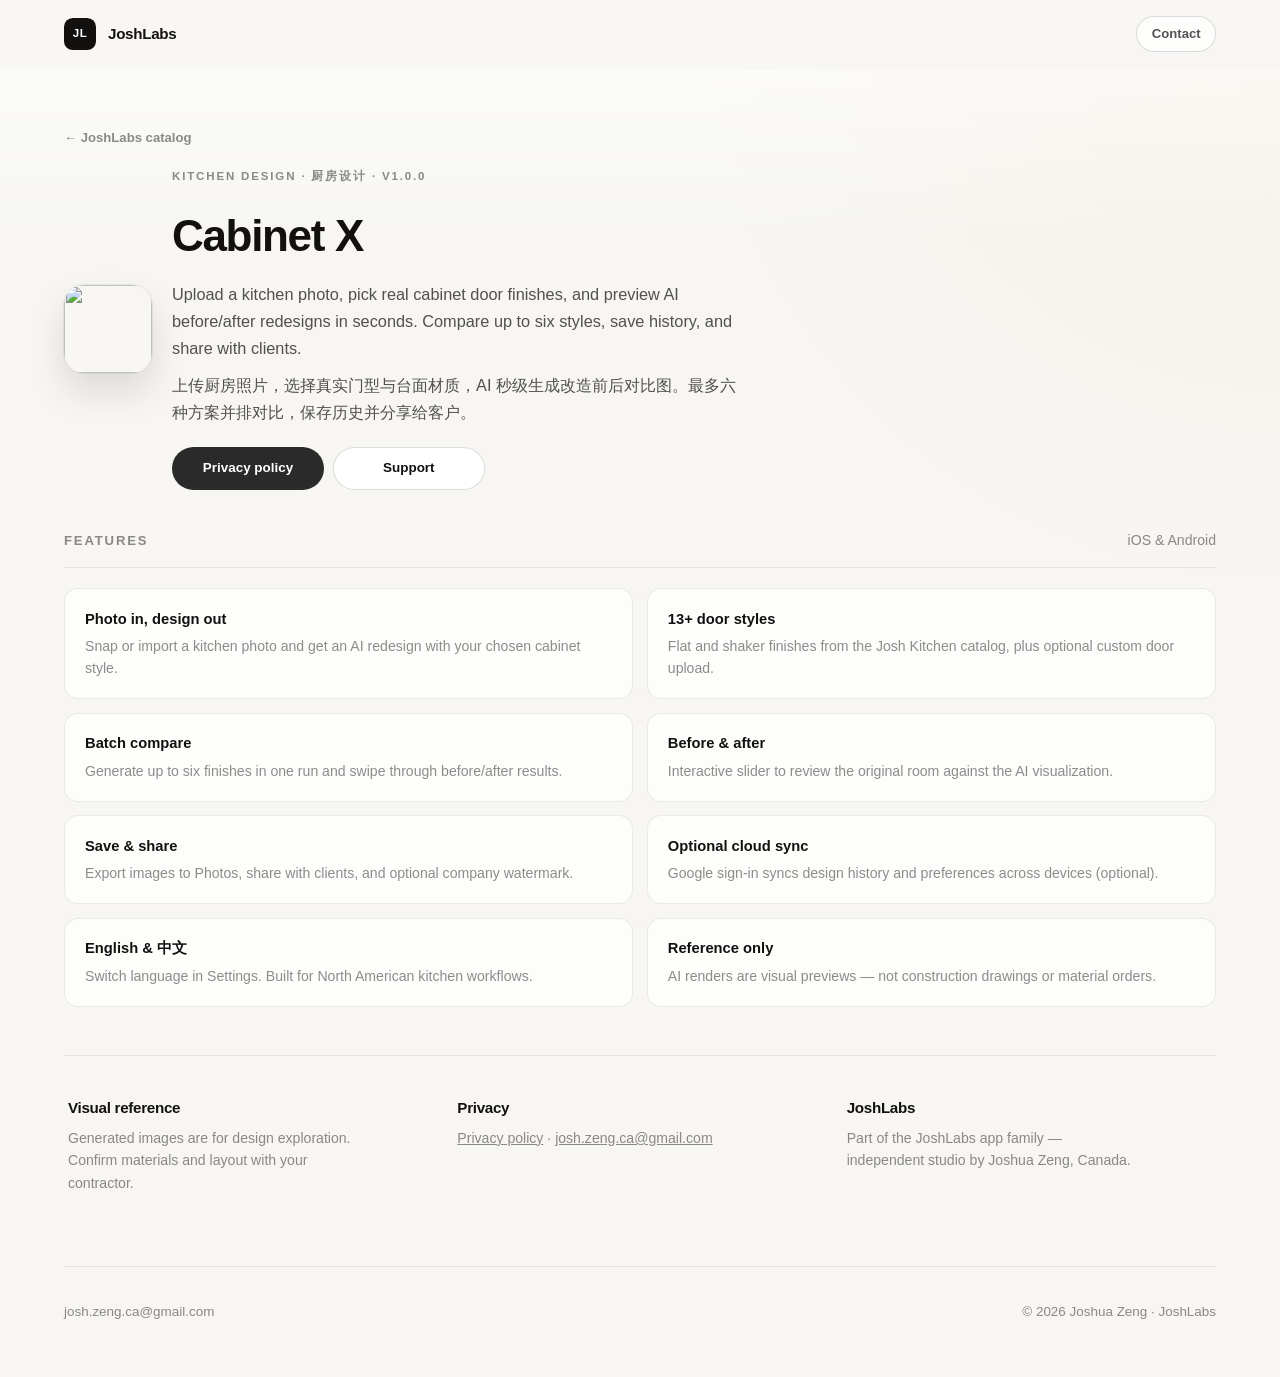
==== cabinet-x/index.html @ 2ddd4df8 "Add Cabinet X product page and privacy policy on JoshLabs." ====
<!DOCTYPE html>
<html lang="en">
  <head>
    <meta charset="utf-8" />
    <meta name="viewport" content="width=device-width, initial-scale=1" />
    <title>Cabinet X — AI Kitchen Design · JoshLabs</title>
    <meta
      name="description"
      content="Cabinet X — upload a kitchen photo, choose cabinet door styles, and preview AI before/after redesigns. For homeowners and kitchen pros."
    />
    <meta name="theme-color" content="#121110" />
    <link rel="manifest" href="/site.webmanifest" />
    <link rel="icon" href="/assets/icons/joshlabs.svg" type="image/svg+xml" />
    <link rel="icon" href="/assets/icons/joshlabs.png" type="image/png" sizes="512x512" />
    <link rel="apple-touch-icon" href="/assets/icons/joshlabs.png" sizes="512x512" />
    <link rel="stylesheet" href="../assets/styles.css" />
    <link rel="canonical" href="https://joshlabs.app/cabinet-x/" />
  </head>
  <body>
    <header class="topbar" id="topbar">
      <div class="shell topbar__inner">
        <a class="brand" href="/">
          <span class="brand__mark" aria-hidden="true">JL</span>
          <span class="brand__name">JoshLabs</span>
        </a>
        <a class="topbar__contact" href="mailto:josh.zeng.ca@gmail.com">Contact</a>
      </div>
    </header>

    <main>
      <section class="page-hero page-hero--cabinet-x shell">
        <a class="page-hero__back" href="/">← JoshLabs catalog</a>
        <div class="page-hero__row">
          <img
            class="page-hero__icon"
            src="../assets/icons/cabinet-x.png"
            alt=""
            width="88"
            height="88"
          />
          <div>
            <p class="hero__eyebrow">Kitchen Design · 厨房设计 · v1.0.0</p>
            <h1>Cabinet X</h1>
            <p class="page-hero__tagline">
              Upload a kitchen photo, pick real cabinet door finishes, and preview AI before/after
              redesigns in seconds. Compare up to six styles, save history, and share with clients.
            </p>
            <p class="page-hero__tagline">
              上传厨房照片，选择真实门型与台面材质，AI 秒级生成改造前后对比图。最多六种方案并排对比，保存历史并分享给客户。
            </p>
            <div class="page-hero__actions">
              <a class="btn btn--solid" href="/cabinet-x/privacy/">Privacy policy</a>
              <a class="btn btn--outline" href="mailto:josh.zeng.ca@gmail.com">Support</a>
            </div>
          </div>
        </div>
      </section>

      <section class="shell" aria-label="Cabinet X features">
        <div class="section-head">
          <h2>Features</h2>
          <p>iOS &amp; Android</p>
        </div>
        <div class="feature-grid">
          <article class="feature-card">
            <h3>Photo in, design out</h3>
            <p>Snap or import a kitchen photo and get an AI redesign with your chosen cabinet style.</p>
          </article>
          <article class="feature-card">
            <h3>13+ door styles</h3>
            <p>Flat and shaker finishes from the Josh Kitchen catalog, plus optional custom door upload.</p>
          </article>
          <article class="feature-card">
            <h3>Batch compare</h3>
            <p>Generate up to six finishes in one run and swipe through before/after results.</p>
          </article>
          <article class="feature-card">
            <h3>Before &amp; after</h3>
            <p>Interactive slider to review the original room against the AI visualization.</p>
          </article>
          <article class="feature-card">
            <h3>Save &amp; share</h3>
            <p>Export images to Photos, share with clients, and optional company watermark.</p>
          </article>
          <article class="feature-card">
            <h3>Optional cloud sync</h3>
            <p>Google sign-in syncs design history and preferences across devices (optional).</p>
          </article>
          <article class="feature-card">
            <h3>English &amp; 中文</h3>
            <p>Switch language in Settings. Built for North American kitchen workflows.</p>
          </article>
          <article class="feature-card">
            <h3>Reference only</h3>
            <p>AI renders are visual previews — not construction drawings or material orders.</p>
          </article>
        </div>
      </section>

      <section class="shell principles" aria-label="Disclaimers">
        <article class="principle">
          <h3>Visual reference</h3>
          <p>Generated images are for design exploration. Confirm materials and layout with your contractor.</p>
        </article>
        <article class="principle">
          <h3>Privacy</h3>
          <p>
            <a href="/cabinet-x/privacy/">Privacy policy</a> ·
            <a href="mailto:josh.zeng.ca@gmail.com">josh.zeng.ca@gmail.com</a>
          </p>
        </article>
        <article class="principle">
          <h3>JoshLabs</h3>
          <p>Part of the JoshLabs app family — independent studio by Joshua Zeng, Canada.</p>
        </article>
      </section>
    </main>

    <footer class="shell site-footer">
      <p><a href="mailto:josh.zeng.ca@gmail.com">josh.zeng.ca@gmail.com</a></p>
      <p>© <span id="year"></span> Joshua Zeng · <a href="/">JoshLabs</a></p>
    </footer>

    <script>
      document.getElementById("year").textContent = new Date().getFullYear();
      const topbar = document.getElementById("topbar");
      const toggleTopbar = () => topbar.classList.toggle("is-scrolled", window.scrollY > 8);
      toggleTopbar();
      window.addEventListener("scroll", toggleTopbar, { passive: true });
    </script>
  </body>
</html>
---- assets/styles.css ----
:root {
  --bg: #f7f6f3;
  --surface: #ffffff;
  --fg: #121110;
  --fg-soft: rgba(18, 17, 16, 0.72);
  --muted: rgba(18, 17, 16, 0.48);
  --line: rgba(18, 17, 16, 0.08);
  --line-strong: rgba(18, 17, 16, 0.14);
  --shadow-sm: 0 1px 2px rgba(18, 17, 16, 0.04);
  --shadow-md: 0 12px 40px rgba(18, 17, 16, 0.06);
  --radius-lg: 1.5rem;
  --radius-md: 0.875rem;
  --radius-sm: 0.5rem;
  --max: 72rem;
  --font: "SF Pro Display", "SF Pro Text", -apple-system, BlinkMacSystemFont, "Segoe UI", sans-serif;
  --askbible: #d49200;
  --joshmoney: #0a6e5a;
  --cabinet: #2a2a2a;
  --live: #16794a;
  --review: #9a6700;
  --soon: #6b6762;
}

*,
*::before,
*::after {
  box-sizing: border-box;
}

html {
  scroll-behavior: smooth;
}

body {
  margin: 0;
  min-height: 100vh;
  color: var(--fg);
  background:
    linear-gradient(180deg, rgba(255, 255, 255, 0.72), transparent 240px),
    radial-gradient(circle at 100% 0%, rgba(212, 146, 0, 0.05), transparent 32%),
    var(--bg);
  font-family: var(--font);
  font-size: 1rem;
  line-height: 1.55;
  -webkit-font-smoothing: antialiased;
  text-rendering: optimizeLegibility;
}

a {
  color: inherit;
}

.shell {
  width: min(var(--max), calc(100% - 3rem));
  margin: 0 auto;
}

.topbar {
  position: sticky;
  top: 0;
  z-index: 20;
  border-bottom: 1px solid transparent;
  backdrop-filter: blur(16px);
  background: rgba(247, 246, 243, 0.82);
}

.topbar.is-scrolled {
  border-bottom-color: var(--line);
}

.topbar__inner {
  display: flex;
  align-items: center;
  justify-content: space-between;
  gap: 1rem;
  min-height: 4.25rem;
}

.brand {
  display: inline-flex;
  align-items: center;
  gap: 0.75rem;
  text-decoration: none;
}

.brand__mark {
  display: grid;
  place-items: center;
  width: 2rem;
  height: 2rem;
  border-radius: 0.55rem;
  background: var(--fg);
  color: #fff;
  font-size: 0.72rem;
  font-weight: 700;
  letter-spacing: 0.04em;
}

.brand__name {
  font-size: 0.95rem;
  font-weight: 650;
  letter-spacing: -0.02em;
}

.topbar__contact {
  display: inline-flex;
  align-items: center;
  min-height: 2.25rem;
  padding: 0 0.9rem;
  border: 1px solid var(--line-strong);
  border-radius: 999px;
  background: rgba(255, 255, 255, 0.72);
  font-size: 0.82rem;
  font-weight: 550;
  color: var(--fg-soft);
  text-decoration: none;
  transition: background 160ms ease, border-color 160ms ease;
}

.topbar__contact:hover {
  background: #fff;
  border-color: rgba(18, 17, 16, 0.22);
}

.hero {
  padding: 4.5rem 0 3.75rem;
}

.hero__grid {
  display: grid;
  grid-template-columns: minmax(0, 1.35fr) minmax(16rem, 0.65fr);
  gap: 2.5rem;
  align-items: end;
}

.hero__eyebrow {
  margin: 0 0 1rem;
  font-size: 0.72rem;
  font-weight: 650;
  letter-spacing: 0.16em;
  text-transform: uppercase;
  color: var(--muted);
}

.hero h1 {
  margin: 0;
  max-width: none;
  font-size: clamp(2.8rem, 7vw, 4.8rem);
  font-weight: 650;
  line-height: 1;
  letter-spacing: -0.04em;
}

.hero__lede {
  margin: 1.35rem 0 0;
  max-width: 34rem;
  font-size: clamp(1.02rem, 2vw, 1.15rem);
  line-height: 1.65;
  color: var(--fg-soft);
}

.hero__aside {
  padding: 1.35rem;
  border: 1px solid var(--line);
  border-radius: var(--radius-lg);
  background: rgba(255, 255, 255, 0.72);
  box-shadow: var(--shadow-sm);
}

.hero__aside-label {
  margin: 0 0 1rem;
  font-size: 0.72rem;
  font-weight: 650;
  letter-spacing: 0.12em;
  text-transform: uppercase;
  color: var(--muted);
}

.hero__stats {
  display: grid;
  gap: 0.85rem;
  margin: 0;
  padding: 0;
  list-style: none;
}

.hero__stats li {
  display: flex;
  align-items: baseline;
  justify-content: space-between;
  gap: 1rem;
  padding-bottom: 0.85rem;
  border-bottom: 1px solid var(--line);
  font-size: 0.92rem;
  color: var(--fg-soft);
}

.hero__stats li:last-child {
  padding-bottom: 0;
  border-bottom: 0;
}

.hero__stats strong {
  font-size: 1.35rem;
  font-weight: 650;
  letter-spacing: -0.03em;
  color: var(--fg);
}

.section-head {
  display: flex;
  align-items: end;
  justify-content: space-between;
  gap: 1rem;
  margin-bottom: 1.25rem;
  padding-bottom: 1rem;
  border-bottom: 1px solid var(--line);
}

.section-head h2 {
  margin: 0;
  font-size: 0.82rem;
  font-weight: 650;
  letter-spacing: 0.14em;
  text-transform: uppercase;
  color: var(--muted);
}

.section-head p {
  margin: 0;
  font-size: 0.88rem;
  color: var(--muted);
}

.catalog {
  display: grid;
  gap: 1rem;
  padding-bottom: 4rem;
}

.app-card {
  position: relative;
  display: grid;
  grid-template-columns: auto minmax(0, 1fr) auto;
  gap: 1.5rem;
  align-items: center;
  padding: 1.5rem 1.65rem;
  overflow: hidden;
  border: 1px solid var(--line);
  border-radius: var(--radius-lg);
  background: var(--surface);
  box-shadow: var(--shadow-sm);
  transition: border-color 180ms ease, box-shadow 180ms ease, transform 180ms ease;
}

.app-card::before {
  content: "";
  position: absolute;
  inset: 0 auto 0 0;
  width: 3px;
  background: var(--accent, var(--fg));
}

.app-card:hover {
  border-color: var(--line-strong);
  box-shadow: var(--shadow-md);
  transform: translateY(-1px);
}

.app-card[data-app="askbible"] {
  --accent: var(--askbible);
}

.app-card[data-app="joshmoney"] {
  --accent: var(--joshmoney);
}

.app-card[data-app="cabinet-x"] {
  --accent: var(--cabinet);
}

.app-card__visual {
  display: grid;
  gap: 0.75rem;
  justify-items: center;
}

.app-card__icon {
  width: 4.75rem;
  height: 4.75rem;
  border-radius: 1.15rem;
  object-fit: cover;
  box-shadow:
    0 0 0 1px rgba(18, 17, 16, 0.06),
    0 14px 28px rgba(18, 17, 16, 0.12);
}

.app-card__index {
  font-size: 0.72rem;
  font-weight: 650;
  letter-spacing: 0.12em;
  color: var(--muted);
}

.app-card__main {
  min-width: 0;
}

.app-card__topline {
  display: flex;
  flex-wrap: wrap;
  align-items: center;
  gap: 0.65rem;
  margin-bottom: 0.55rem;
}

.app-card__category {
  margin: 0;
  font-size: 0.72rem;
  font-weight: 650;
  letter-spacing: 0.12em;
  text-transform: uppercase;
  color: var(--muted);
}

.status {
  display: inline-flex;
  align-items: center;
  gap: 0.4rem;
  min-height: 1.65rem;
  padding: 0 0.65rem;
  border-radius: 999px;
  font-size: 0.72rem;
  font-weight: 650;
  letter-spacing: 0.02em;
}

.status::before {
  content: "";
  width: 0.42rem;
  height: 0.42rem;
  border-radius: 50%;
  background: currentColor;
}

.status--live {
  color: var(--live);
  background: rgba(22, 121, 74, 0.08);
}

.status--review {
  color: var(--review);
  background: rgba(154, 103, 0, 0.08);
}

.status--soon {
  color: var(--soon);
  background: rgba(107, 103, 98, 0.1);
}

.app-card h3 {
  margin: 0;
  font-size: clamp(1.35rem, 2.4vw, 1.85rem);
  font-weight: 650;
  line-height: 1.08;
  letter-spacing: -0.03em;
}

.app-card__copy {
  display: grid;
  gap: 0.45rem;
  margin: 0.85rem 0 0;
}

.app-card__copy p {
  margin: 0;
  max-width: 42rem;
  font-size: 0.95rem;
  color: var(--fg-soft);
}

.app-card__copy p.is-en {
  font-size: 0.88rem;
  color: var(--muted);
}

.app-card__facts {
  display: flex;
  flex-wrap: wrap;
  gap: 0.45rem;
  margin: 1rem 0 0;
  padding: 0;
  list-style: none;
}

.app-card__facts li {
  padding: 0.32rem 0.62rem;
  border: 1px solid var(--line);
  border-radius: 999px;
  background: rgba(247, 246, 243, 0.9);
  font-size: 0.74rem;
  font-weight: 550;
  color: var(--fg-soft);
}

.app-card__actions {
  display: grid;
  gap: 0.55rem;
  justify-items: end;
  align-content: center;
}

.btn {
  display: inline-flex;
  align-items: center;
  justify-content: center;
  gap: 0.45rem;
  min-width: 9.5rem;
  min-height: 2.65rem;
  padding: 0 1rem;
  border: 1px solid transparent;
  border-radius: 999px;
  font-family: inherit;
  font-size: 0.84rem;
  font-weight: 650;
  text-decoration: none;
  white-space: nowrap;
  transition:
    background 160ms ease,
    border-color 160ms ease,
    color 160ms ease,
    transform 160ms ease;
}

.btn:hover {
  transform: translateY(-1px);
}

.btn svg {
  width: 0.85rem;
  height: 0.85rem;
  opacity: 0.72;
}

.btn--solid {
  color: #fff;
  background: var(--accent, var(--fg));
}

.btn--outline {
  color: var(--fg);
  border-color: var(--line-strong);
  background: #fff;
}

.btn--outline:hover {
  border-color: rgba(18, 17, 16, 0.24);
}

.btn--disabled {
  min-width: 9.5rem;
  min-height: 2.65rem;
  padding: 0 1rem;
  border: 1px dashed var(--line-strong);
  border-radius: 999px;
  background: rgba(247, 246, 243, 0.8);
  color: var(--muted);
  font-size: 0.82rem;
  font-weight: 550;
  text-align: center;
}

.principles {
  display: grid;
  grid-template-columns: repeat(3, minmax(0, 1fr));
  gap: 1rem;
  padding: 1.25rem 0 4.5rem;
  border-top: 1px solid var(--line);
}

.principle {
  padding: 1.25rem 0.25rem 0;
}

.principle h3 {
  margin: 0 0 0.45rem;
  font-size: 0.95rem;
  font-weight: 650;
  letter-spacing: -0.02em;
}

.principle p {
  margin: 0;
  max-width: 18rem;
  font-size: 0.88rem;
  line-height: 1.6;
  color: var(--muted);
}

.site-footer {
  display: flex;
  flex-wrap: wrap;
  align-items: center;
  justify-content: space-between;
  gap: 1rem;
  padding: 1.35rem 0 2.5rem;
  border-top: 1px solid var(--line);
  font-size: 0.84rem;
  color: var(--muted);
}

.site-footer a {
  text-decoration: none;
}

.site-footer a:hover {
  color: var(--fg-soft);
}

@media (max-width: 960px) {
  .hero__grid {
    grid-template-columns: 1fr;
  }

  .hero h1 {
    max-width: none;
  }

  .app-card {
    grid-template-columns: auto 1fr;
  }

  .app-card__actions {
    grid-column: 1 / -1;
    justify-items: start;
  }

  .principles {
    grid-template-columns: 1fr;
  }
}

/* —— App detail & legal pages —— */

.page-hero {
  padding: 3.5rem 0 2.5rem;
}

.page-hero--joshmoney {
  --accent: var(--joshmoney);
}

.page-hero--cabinet-x {
  --accent: var(--cabinet);
}

.page-hero__back {
  display: inline-flex;
  align-items: center;
  gap: 0.35rem;
  margin-bottom: 1.25rem;
  font-size: 0.82rem;
  font-weight: 550;
  color: var(--muted);
  text-decoration: none;
}

.page-hero__back:hover {
  color: var(--fg-soft);
}

.page-hero__row {
  display: flex;
  flex-wrap: wrap;
  align-items: center;
  gap: 1.25rem;
}

.page-hero__icon {
  width: 5.5rem;
  height: 5.5rem;
  border-radius: 1.25rem;
  object-fit: cover;
  box-shadow:
    0 0 0 1px rgba(18, 17, 16, 0.06),
    0 18px 36px rgba(18, 17, 16, 0.12);
}

.page-hero h1 {
  margin: 0;
  font-size: clamp(2rem, 5vw, 2.75rem);
  font-weight: 650;
  letter-spacing: -0.03em;
}

.page-hero__tagline {
  margin: 0.65rem 0 0;
  max-width: 36rem;
  font-size: 1.02rem;
  line-height: 1.65;
  color: var(--fg-soft);
}

.page-hero__actions {
  display: flex;
  flex-wrap: wrap;
  gap: 0.55rem;
  margin-top: 1.35rem;
}

.feature-grid {
  display: grid;
  grid-template-columns: repeat(2, minmax(0, 1fr));
  gap: 0.85rem;
  padding-bottom: 3rem;
}

.feature-card {
  padding: 1.15rem 1.25rem;
  border: 1px solid var(--line);
  border-radius: var(--radius-md);
  background: rgba(255, 255, 255, 0.72);
}

.feature-card h3 {
  margin: 0 0 0.35rem;
  font-size: 0.92rem;
  font-weight: 650;
}

.feature-card p {
  margin: 0;
  font-size: 0.88rem;
  line-height: 1.55;
  color: var(--muted);
}

.legal {
  padding: 2.5rem 0 4rem;
}

.legal__header {
  max-width: 40rem;
  padding-bottom: 1.75rem;
  border-bottom: 1px solid var(--line);
  margin-bottom: 2rem;
}

.legal__header h1 {
  margin: 0.5rem 0 0;
  font-size: clamp(1.5rem, 4vw, 2rem);
  font-weight: 650;
  letter-spacing: -0.03em;
}

.legal__meta {
  margin: 0.75rem 0 0;
  font-size: 0.88rem;
  color: var(--muted);
}

.legal__nav {
  display: flex;
  flex-wrap: wrap;
  gap: 0.75rem;
  margin-top: 1rem;
  font-size: 0.84rem;
}

.legal__nav a {
  color: var(--fg-soft);
  text-decoration: none;
}

.legal__nav a:hover {
  color: var(--fg);
}

.legal__body {
  max-width: 40rem;
}

.legal__body h2 {
  margin: 2rem 0 0.65rem;
  font-size: 1.05rem;
  font-weight: 650;
}

.legal__body h2:first-child {
  margin-top: 0;
}

.legal__body p,
.legal__body li {
  font-size: 0.95rem;
  line-height: 1.7;
  color: var(--fg-soft);
}

.legal__body ul {
  margin: 0.5rem 0;
  padding-left: 1.2rem;
}

.legal__body li {
  margin: 0.4rem 0;
}

.legal__divider {
  border: none;
  border-top: 1px solid var(--line);
  margin: 2.5rem 0;
}

@media (max-width: 640px) {
  .feature-grid {
    grid-template-columns: 1fr;
  }
}

@media (max-width: 640px) {
  .shell {
    width: min(var(--max), calc(100% - 1.5rem));
  }

  .hero {
    padding-top: 3rem;
  }

  .app-card {
    grid-template-columns: 1fr;
    padding: 1.25rem;
  }

  .app-card__visual {
    grid-template-columns: auto 1fr;
    grid-template-rows: auto;
    justify-items: start;
    align-items: center;
  }

  .app-card__index {
    justify-self: end;
  }

  .btn,
  .btn--disabled {
    width: 100%;
    min-width: 0;
  }
}
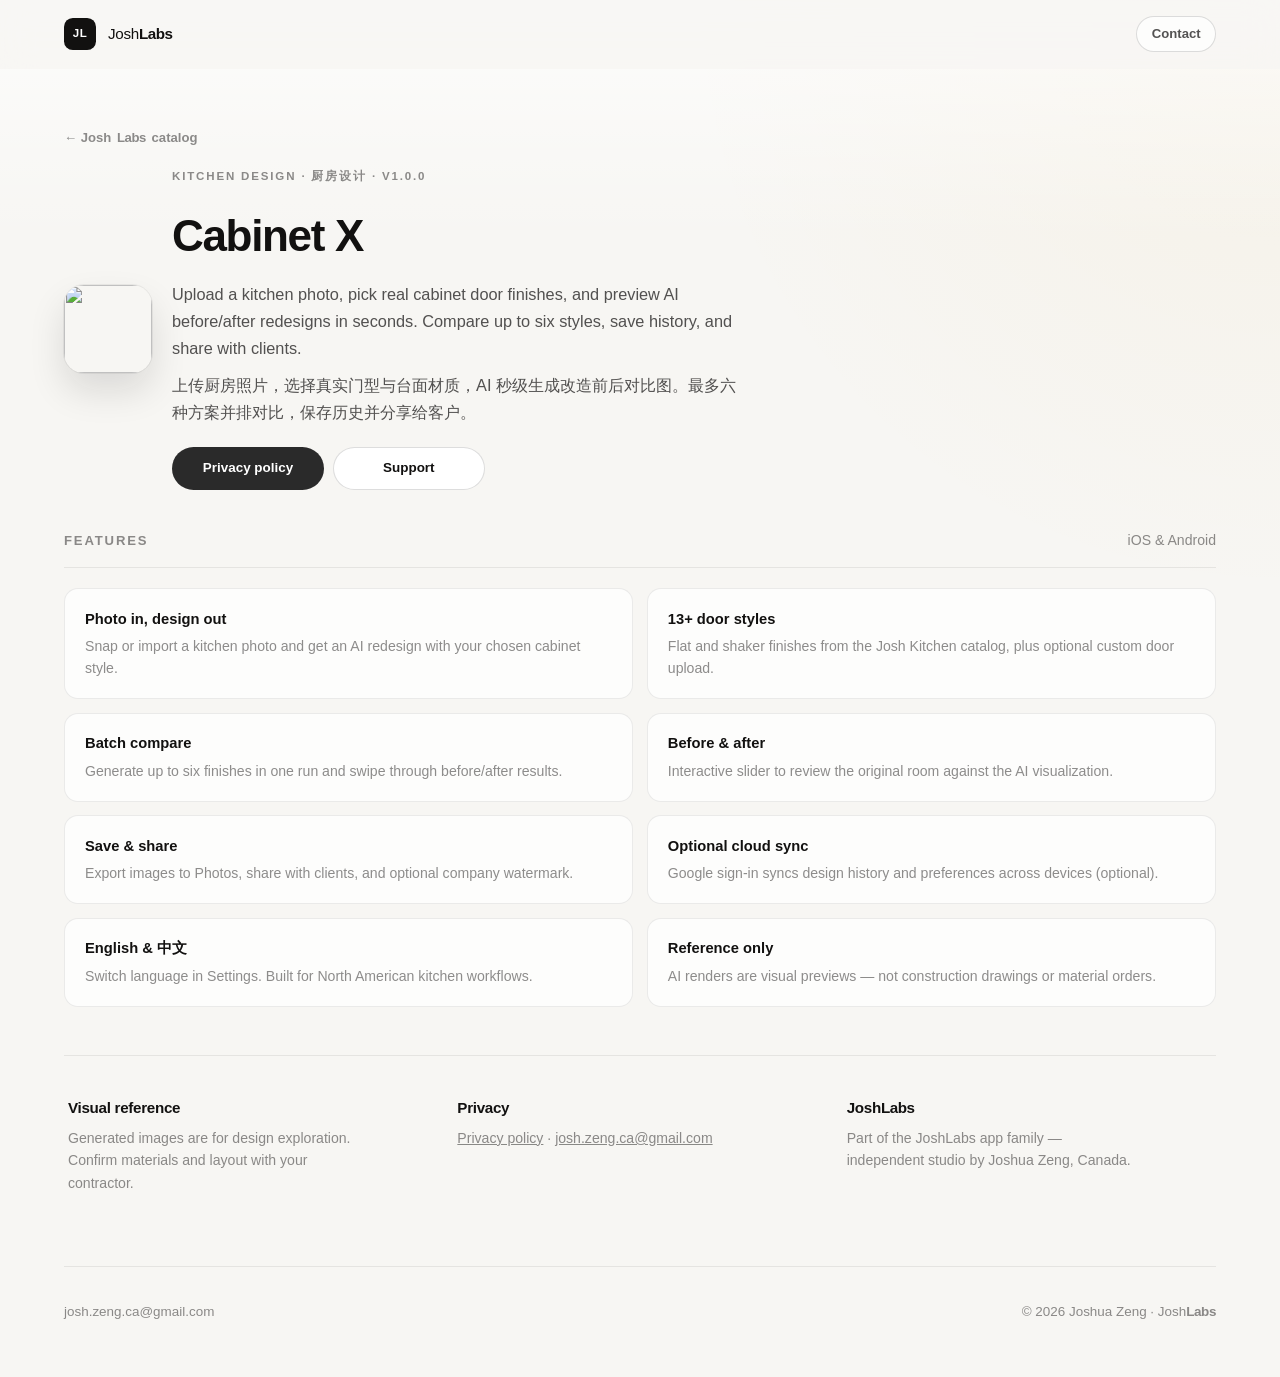
==== commit 1e6ce48b: "Polish JoshLabs branding, favicon, and catalog navigation. Use vector JJ paths for site icons, add w" ====
--- a/cabinet-x/index.html
+++ b/cabinet-x/index.html
@@ -21,7 +21,7 @@
       <div class="shell topbar__inner">
         <a class="brand" href="/">
           <span class="brand__mark" aria-hidden="true">JL</span>
-          <span class="brand__name">JoshLabs</span>
+          <span class="brand__name">Josh<span class="wordmark__labs">Labs</span></span>
         </a>
         <a class="topbar__contact" href="mailto:josh.zeng.ca@gmail.com">Contact</a>
       </div>
@@ -29,7 +29,7 @@
 
     <main>
       <section class="page-hero page-hero--cabinet-x shell">
-        <a class="page-hero__back" href="/">← JoshLabs catalog</a>
+        <a class="page-hero__back" href="/">← Josh<span class="wordmark__labs">Labs</span> catalog</a>
         <div class="page-hero__row">
           <img
             class="page-hero__icon"
@@ -110,7 +110,7 @@
           </p>
         </article>
         <article class="principle">
-          <h3>JoshLabs</h3>
+          <h3>Josh<span class="wordmark__labs">Labs</span></h3>
           <p>Part of the JoshLabs app family — independent studio by Joshua Zeng, Canada.</p>
         </article>
       </section>
@@ -118,7 +118,7 @@
 
     <footer class="shell site-footer">
       <p><a href="mailto:josh.zeng.ca@gmail.com">josh.zeng.ca@gmail.com</a></p>
-      <p>© <span id="year"></span> Joshua Zeng · <a href="/">JoshLabs</a></p>
+      <p>© <span id="year"></span> Joshua Zeng · <a href="/">Josh<span class="wordmark__labs">Labs</span></a></p>
     </footer>
 
     <script>
--- a/assets/styles.css
+++ b/assets/styles.css
@@ -98,8 +98,17 @@
 
 .brand__name {
   font-size: 0.95rem;
-  font-weight: 650;
+  font-weight: 500;
   letter-spacing: -0.02em;
+}
+
+.wordmark__labs {
+  font-weight: 850;
+  letter-spacing: -0.03em;
+}
+
+.hero h1 .wordmark__labs {
+  font-weight: 900;
 }
 
 .topbar__contact {
@@ -146,7 +155,7 @@
   margin: 0;
   max-width: none;
   font-size: clamp(2.8rem, 7vw, 4.8rem);
-  font-weight: 650;
+  font-weight: 550;
   line-height: 1;
   letter-spacing: -0.04em;
 }
@@ -364,6 +373,16 @@
   font-weight: 650;
   line-height: 1.08;
   letter-spacing: -0.03em;
+}
+
+.app-card__title {
+  color: inherit;
+  text-decoration: none;
+  transition: color 160ms ease;
+}
+
+.app-card__title:hover {
+  color: var(--accent, var(--fg));
 }
 
 .app-card__copy {
